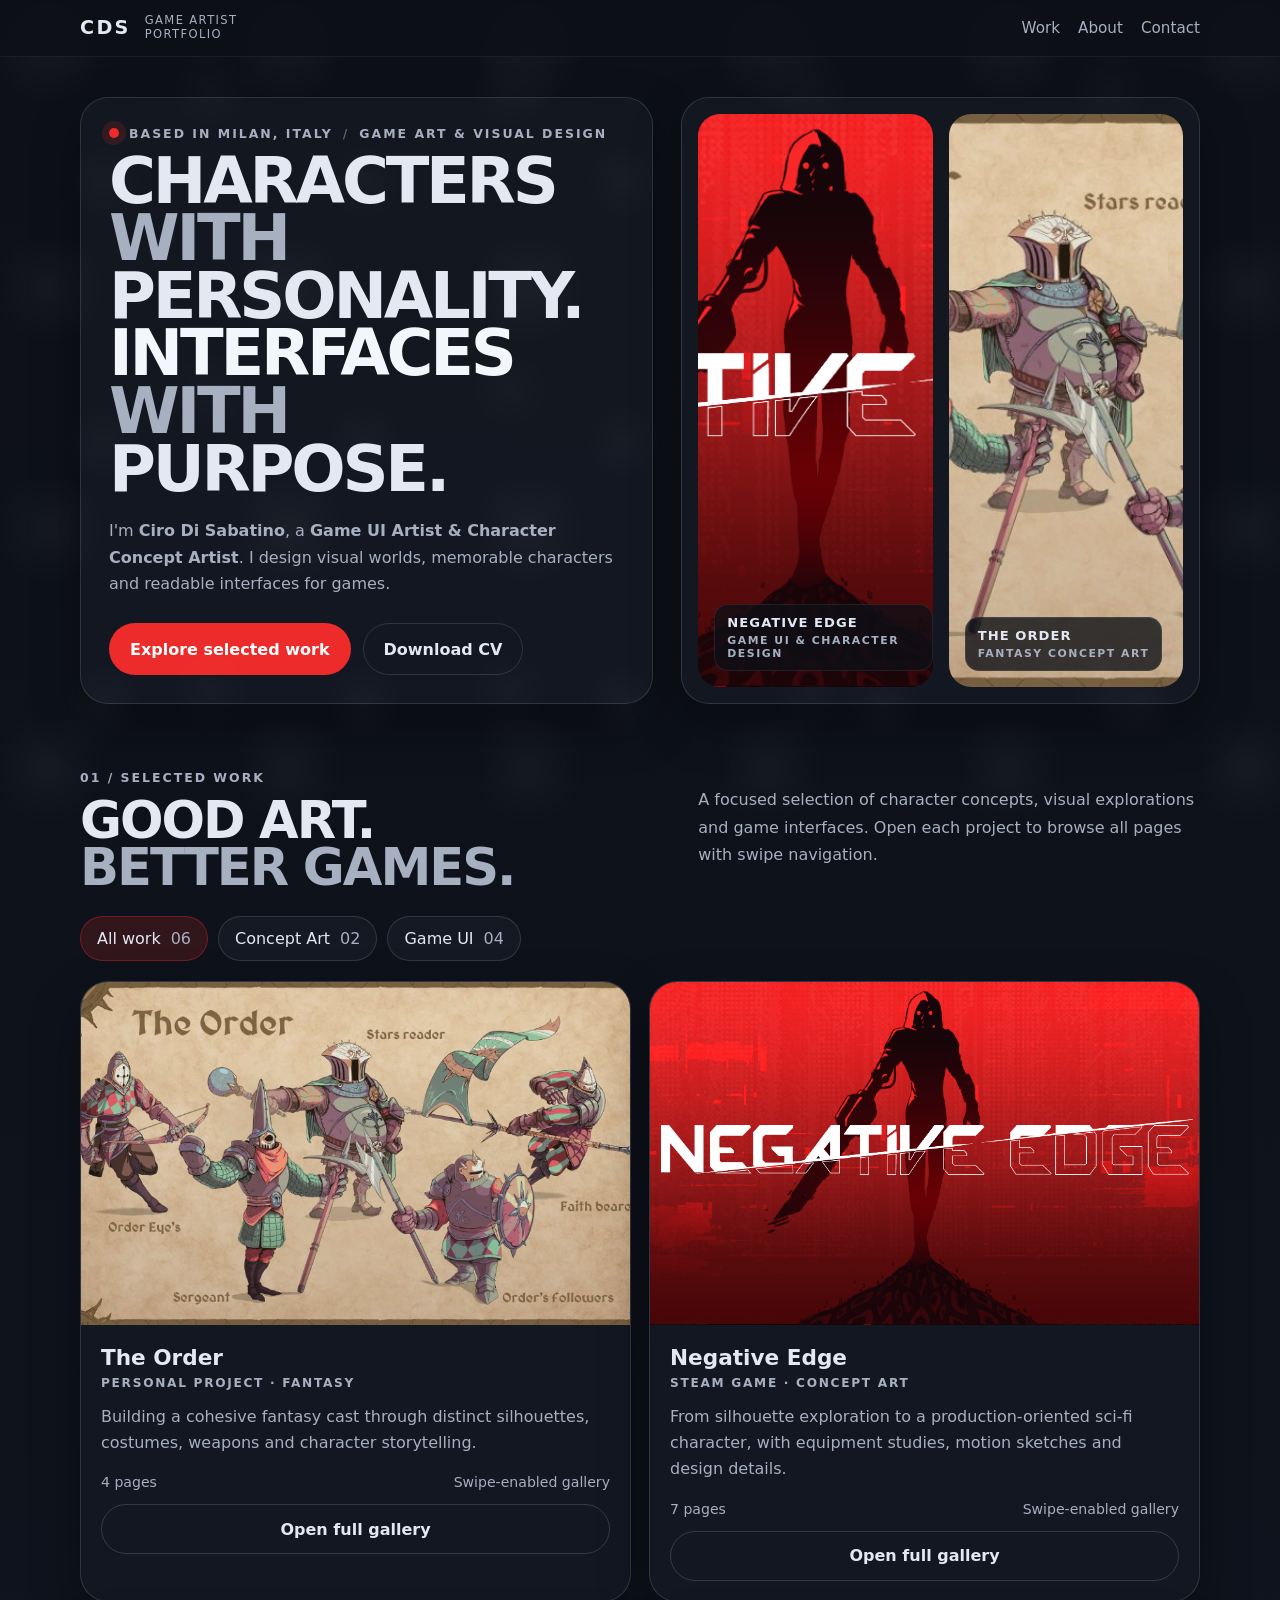
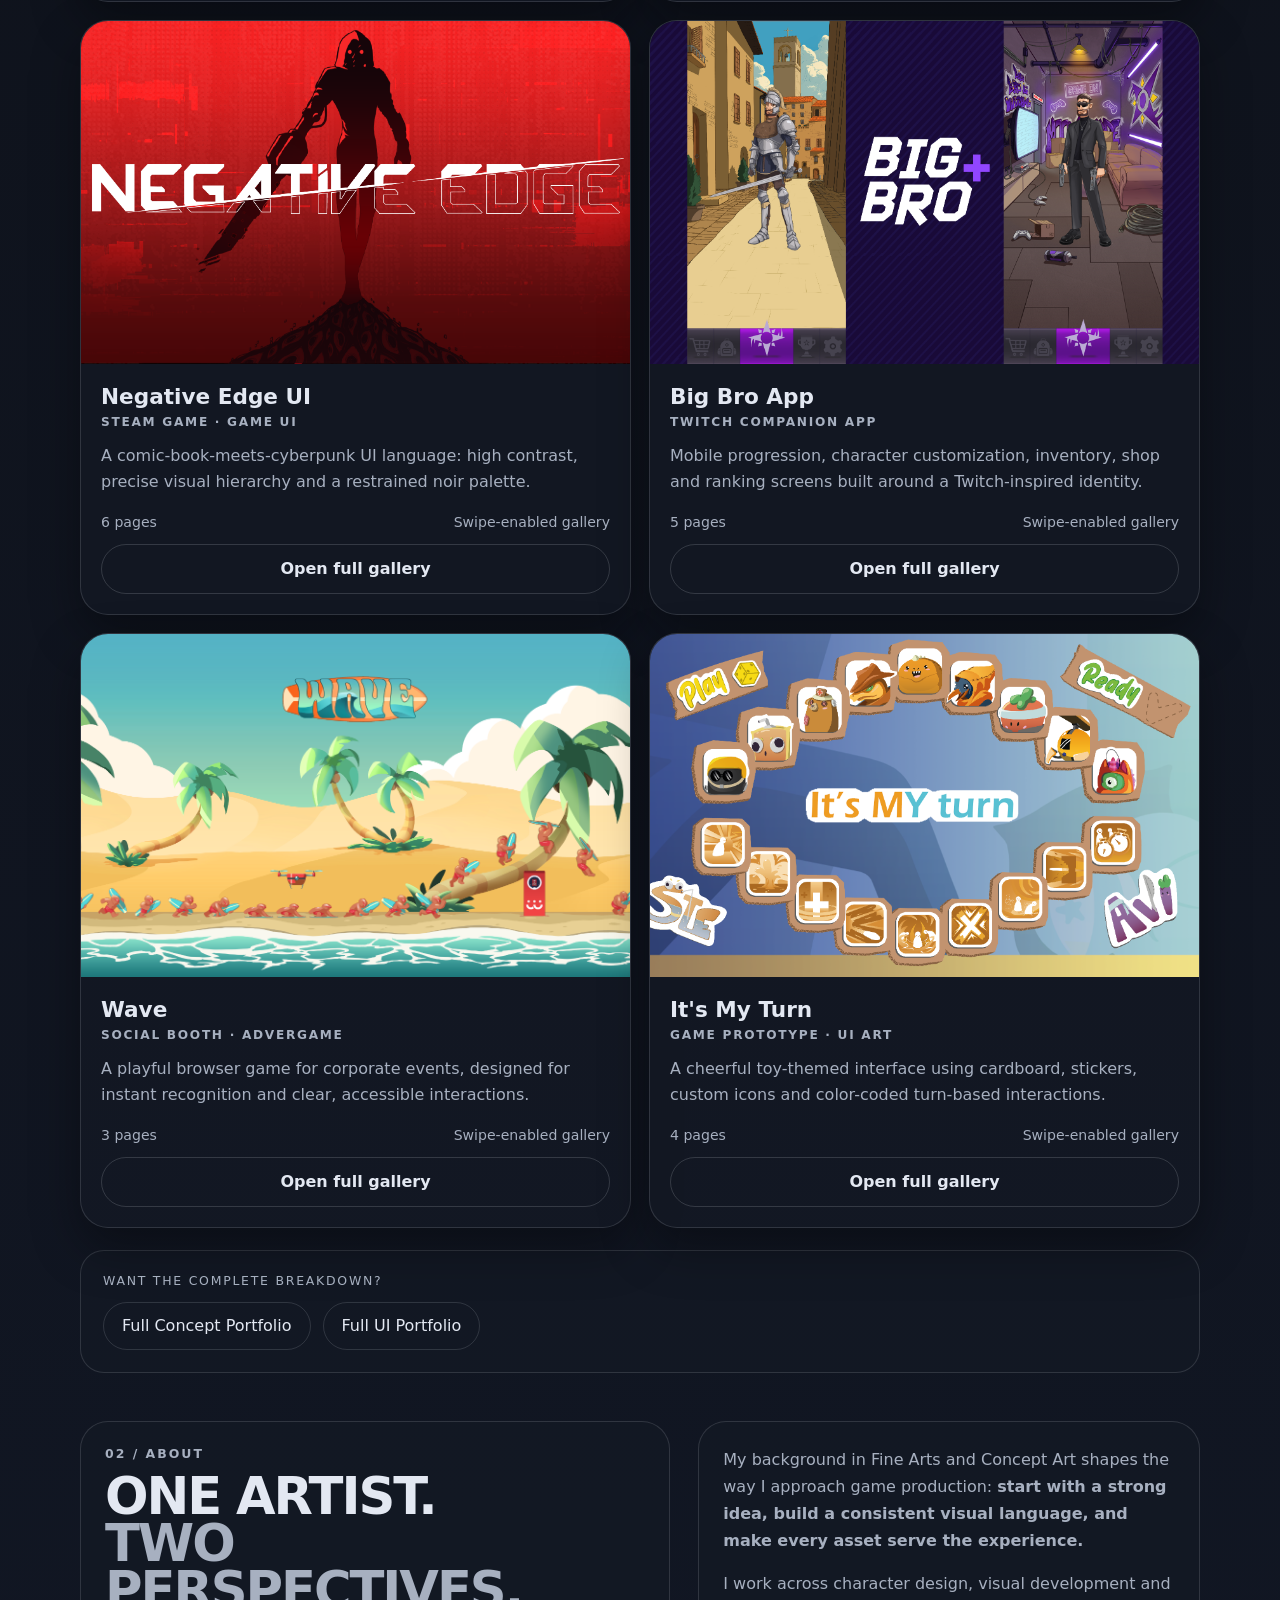
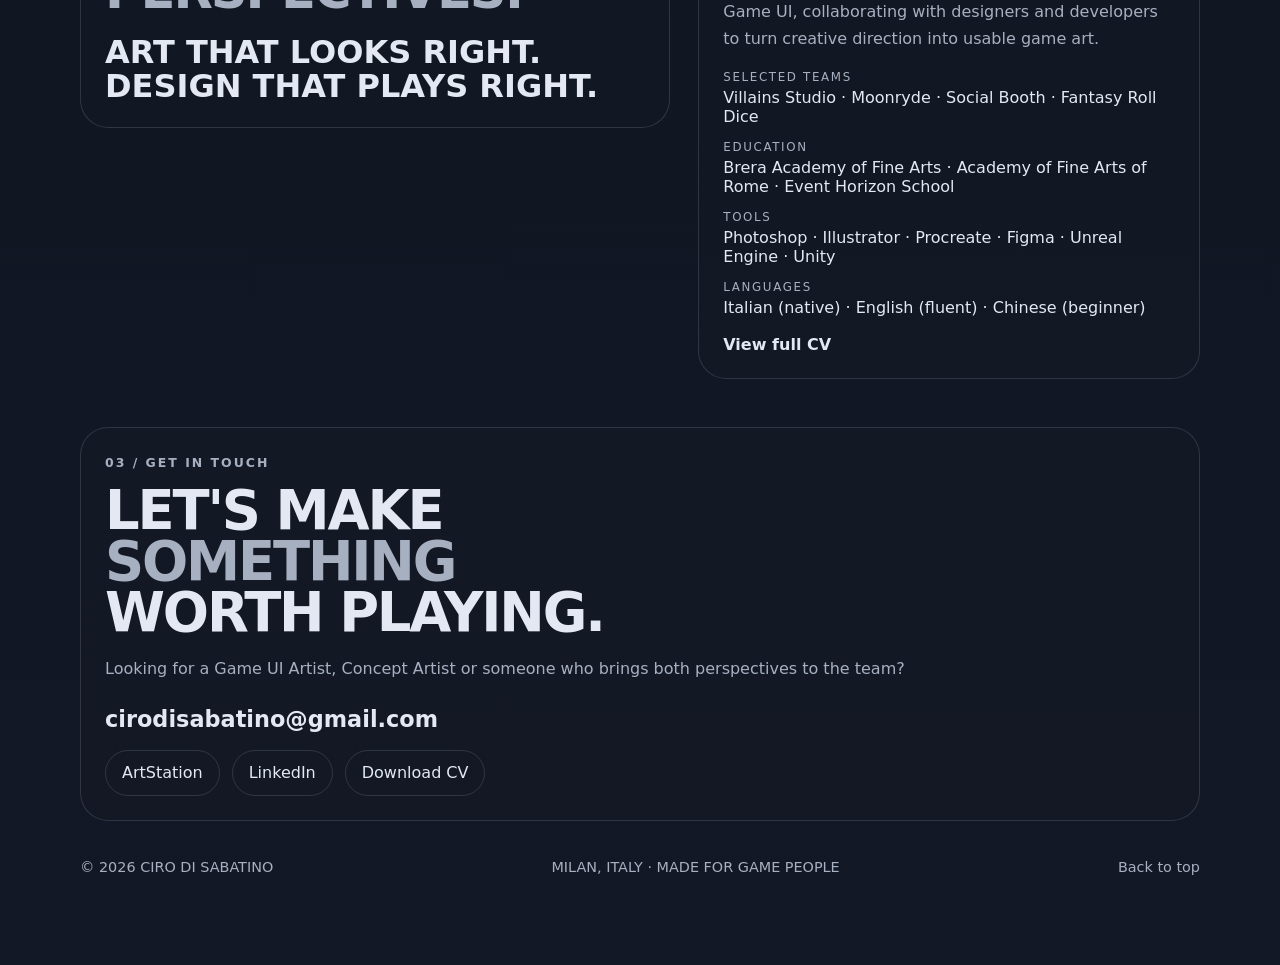
==== Portfolio_Ciro_Mobile_Updated/index.html @ 38af25a6 "Add files via upload" ====
<!doctype html>
<html lang="en">
<head>
  <meta charset="utf-8">
  <meta name="viewport" content="width=device-width, initial-scale=1, viewport-fit=cover">
  <meta name="theme-color" content="#101219">
  <meta name="description" content="Ciro Di Sabatino — Game UI Artist & Character Concept Artist based in Milan, Italy. Selected game art, character design and UI work.">
  <meta property="og:title" content="Ciro Di Sabatino — Game UI & Concept Artist">
  <meta property="og:description" content="Characters with personality. Interfaces with purpose. A mobile-first game art portfolio.">
  <meta property="og:type" content="website">
  <meta property="og:image" content="assets/social-preview.jpg">
  <link rel="icon" type="image/png" href="assets/favicon.png">
  <link rel="stylesheet" href="styles.css">
  <title>Ciro Di Sabatino | Game UI & Concept Artist</title>
</head>
<body>
  <a class="skip-link" href="#work">Skip to selected work</a>
  <div class="page-grain" aria-hidden="true"></div>

  <header class="topbar" id="top">
    <div class="topbar-inner wrap">
      <a class="brand" href="#top" aria-label="Ciro Di Sabatino — top of page">
        <span class="brand-mark">CDS</span>
        <span class="brand-sub">GAME ARTIST<br>PORTFOLIO</span>
      </a>
      <nav class="site-nav" aria-label="Main navigation">
        <a href="#work">Work</a>
        <a href="#about">About</a>
        <a href="#contact">Contact</a>
      </nav>
    </div>
  </header>

  <main>
    <section class="hero wrap" aria-labelledby="hero-heading">
      <div class="hero-copy">
        <p class="eyebrow"><span class="pulse" aria-hidden="true"></span> BASED IN MILAN, ITALY <span class="eyebrow-divider">/</span> GAME ART & VISUAL DESIGN</p>
        <h1 id="hero-heading">CHARACTERS<br><em>WITH</em> PERSONALITY.<br><span>INTERFACES</span><br><em>WITH</em> PURPOSE.</h1>
        <p class="hero-intro">I'm <strong>Ciro Di Sabatino</strong>, a <strong>Game UI Artist & Character Concept Artist</strong>. I design visual worlds, memorable characters and readable interfaces for games.</p>
        <div class="hero-actions">
          <a class="button button-primary" href="#work">Explore selected work</a>
          <a class="button button-ghost" href="docs/Ciro_Di_Sabatino_CV.pdf" download>Download CV</a>
        </div>
      </div>
      <div class="hero-gallery" aria-label="Featured artwork from Negative Edge and The Order">
        <div class="hero-art hero-art-dark"><img src="assets/cover_negative_edge.png" alt="Negative Edge key art"><span class="hero-art-label">NEGATIVE EDGE <small>GAME UI & CHARACTER DESIGN</small></span></div>
        <div class="hero-art hero-art-light"><img src="assets/project_order_01.jpg" alt="The Order fantasy concept art"><span class="hero-art-label">THE ORDER <small>FANTASY CONCEPT ART</small></span></div>
      </div>
    </section>

    <section class="work-section" id="work" aria-labelledby="work-heading">
      <div class="wrap">
        <div class="section-top">
          <div>
            <p class="eyebrow">01 / SELECTED WORK</p>
            <h2 class="section-title" id="work-heading">GOOD ART.<br><em>BETTER GAMES.</em></h2>
          </div>
          <p class="section-note">A focused selection of character concepts, visual explorations and game interfaces. Open each project to browse all pages with swipe navigation.</p>
        </div>

        <div class="filter-bar" role="group" aria-label="Filter portfolio projects">
          <button type="button" class="filter active" data-filter="all" aria-pressed="true">All work <span>06</span></button>
          <button type="button" class="filter" data-filter="concept" aria-pressed="false">Concept Art <span>02</span></button>
          <button type="button" class="filter" data-filter="ui" aria-pressed="false">Game UI <span>04</span></button>
        </div>

        <div class="project-grid" id="project-grid">
          <article class="project" data-kind="concept" data-gallery="order">
            <button class="project-cover" type="button" aria-label="Open The Order gallery">
              <img src="assets/project_order_01.jpg" alt="The Order fantasy character lineup">
            </button>
            <div class="project-body">
              <div class="project-heading">
                <h3>The Order</h3>
                <span class="project-category">PERSONAL PROJECT · FANTASY</span>
              </div>
              <p>Building a cohesive fantasy cast through distinct silhouettes, costumes, weapons and character storytelling.</p>
              <div class="project-meta"><span>4 pages</span><span>Swipe-enabled gallery</span></div>
              <button class="open-gallery" type="button">Open full gallery</button>
            </div>
          </article>

          <article class="project" data-kind="concept" data-gallery="ne-character">
            <button class="project-cover" type="button" aria-label="Open Negative Edge character gallery">
              <img src="assets/cover_negative_edge.png" alt="Negative Edge key art">
            </button>
            <div class="project-body">
              <div class="project-heading">
                <h3>Negative Edge</h3>
                <span class="project-category">STEAM GAME · CONCEPT ART</span>
              </div>
              <p>From silhouette exploration to a production-oriented sci-fi character, with equipment studies, motion sketches and design details.</p>
              <div class="project-meta"><span>7 pages</span><span>Swipe-enabled gallery</span></div>
              <button class="open-gallery" type="button">Open full gallery</button>
            </div>
          </article>

          <article class="project" data-kind="ui" data-gallery="ne-ui">
            <button class="project-cover" type="button" aria-label="Open Negative Edge UI gallery">
              <img src="assets/cover_negative_edge.png" alt="Negative Edge key art for UI project">
            </button>
            <div class="project-body">
              <div class="project-heading">
                <h3>Negative Edge UI</h3>
                <span class="project-category">STEAM GAME · GAME UI</span>
              </div>
              <p>A comic-book-meets-cyberpunk UI language: high contrast, precise visual hierarchy and a restrained noir palette.</p>
              <div class="project-meta"><span>6 pages</span><span>Swipe-enabled gallery</span></div>
              <button class="open-gallery" type="button">Open full gallery</button>
            </div>
          </article>

          <article class="project" data-kind="ui" data-gallery="bigbro">
            <button class="project-cover" type="button" aria-label="Open Big Bro gallery">
              <img src="assets/cover_big_bro.png" alt="Big Bro app showcase">
            </button>
            <div class="project-body">
              <div class="project-heading">
                <h3>Big Bro App</h3>
                <span class="project-category">TWITCH COMPANION APP</span>
              </div>
              <p>Mobile progression, character customization, inventory, shop and ranking screens built around a Twitch-inspired identity.</p>
              <div class="project-meta"><span>5 pages</span><span>Swipe-enabled gallery</span></div>
              <button class="open-gallery" type="button">Open full gallery</button>
            </div>
          </article>

          <article class="project" data-kind="ui" data-gallery="wave">
            <button class="project-cover" type="button" aria-label="Open Wave gallery">
              <img src="assets/cover_wave.png" alt="Wave browser game beach scene">
            </button>
            <div class="project-body">
              <div class="project-heading">
                <h3>Wave</h3>
                <span class="project-category">SOCIAL BOOTH · ADVERGAME</span>
              </div>
              <p>A playful browser game for corporate events, designed for instant recognition and clear, accessible interactions.</p>
              <div class="project-meta"><span>3 pages</span><span>Swipe-enabled gallery</span></div>
              <button class="open-gallery" type="button">Open full gallery</button>
            </div>
          </article>

          <article class="project" data-kind="ui" data-gallery="imt">
            <button class="project-cover" type="button" aria-label="Open It's My Turn gallery">
              <img src="assets/cover_its_my_turn.png" alt="It's My Turn project cover">
            </button>
            <div class="project-body">
              <div class="project-heading">
                <h3>It's My Turn</h3>
                <span class="project-category">GAME PROTOTYPE · UI ART</span>
              </div>
              <p>A cheerful toy-themed interface using cardboard, stickers, custom icons and color-coded turn-based interactions.</p>
              <div class="project-meta"><span>4 pages</span><span>Swipe-enabled gallery</span></div>
              <button class="open-gallery" type="button">Open full gallery</button>
            </div>
          </article>
        </div>

        <div class="portfolio-downloads">
          <p>WANT THE COMPLETE BREAKDOWN?</p>
          <div class="download-links">
            <a href="docs/Ciro_Di_Sabatino_Character_Concept_Portfolio.pdf" target="_blank" rel="noopener">Full Concept Portfolio</a>
            <a href="docs/Ciro_Di_Sabatino_Game_UI_Portfolio.pdf" target="_blank" rel="noopener">Full UI Portfolio</a>
          </div>
        </div>
      </div>
    </section>

    <section class="about-section" id="about" aria-labelledby="about-heading">
      <div class="wrap about-grid">
        <div class="about-heading-block">
          <p class="eyebrow">02 / ABOUT</p>
          <h2 class="section-title" id="about-heading">ONE ARTIST.<br><em>TWO PERSPECTIVES.</em></h2>
          <div class="about-motto">ART THAT LOOKS RIGHT.<br>DESIGN THAT PLAYS RIGHT.</div>
        </div>
        <div class="about-copy">
          <p class="about-lead">My background in Fine Arts and Concept Art shapes the way I approach game production: <strong>start with a strong idea, build a consistent visual language, and make every asset serve the experience.</strong></p>
          <p>I work across character design, visual development and Game UI, collaborating with designers and developers to turn creative direction into usable game art.</p>
          <div class="fact-group">
            <div><span class="fact-label">SELECTED TEAMS</span><span class="fact-text">Villains Studio · Moonryde · Social Booth · Fantasy Roll Dice</span></div>
            <div><span class="fact-label">EDUCATION</span><span class="fact-text">Brera Academy of Fine Arts · Academy of Fine Arts of Rome · Event Horizon School</span></div>
            <div><span class="fact-label">TOOLS</span><span class="fact-text">Photoshop · Illustrator · Procreate · Figma · Unreal Engine · Unity</span></div>
            <div><span class="fact-label">LANGUAGES</span><span class="fact-text">Italian (native) · English (fluent) · Chinese (beginner)</span></div>
          </div>
          <a href="docs/Ciro_Di_Sabatino_CV.pdf" target="_blank" rel="noopener" class="inline-link">View full CV</a>
        </div>
      </div>
    </section>

    <section class="contact-section" id="contact" aria-labelledby="contact-heading">
      <div class="wrap">
        <p class="eyebrow">03 / GET IN TOUCH</p>
        <h2 class="contact-title" id="contact-heading">LET'S MAKE<br><em>SOMETHING</em><br>WORTH PLAYING.</h2>
        <p>Looking for a Game UI Artist, Concept Artist or someone who brings both perspectives to the team?</p>
        <a class="contact-email" href="mailto:cirodisabatino@gmail.com?subject=Portfolio%20enquiry">cirodisabatino@gmail.com</a>
        <div class="social-links">
          <a href="https://www.artstation.com/cirosabatino" target="_blank" rel="noopener noreferrer">ArtStation</a>
          <a href="https://www.linkedin.com/in/ciro-di-sabatino-bbb612b3/" target="_blank" rel="noopener noreferrer">LinkedIn</a>
          <a href="docs/Ciro_Di_Sabatino_CV.pdf" download>Download CV</a>
        </div>
      </div>
    </section>
  </main>

  <footer class="footer">
    <div class="wrap">
      <span>© <span id="year">2026</span> CIRO DI SABATINO</span>
      <span>MILAN, ITALY · MADE FOR GAME PEOPLE</span>
      <a href="#top">Back to top</a>
    </div>
  </footer>

  <div class="mobile-bottom">
    <a href="#work">View work</a>
    <a href="mailto:cirodisabatino@gmail.com?subject=Portfolio%20enquiry">Contact</a>
  </div>

  <dialog class="lightbox" id="lightbox" aria-label="Artwork gallery view">
    <div class="lightbox-shell">
      <div class="lightbox-toolbar">
        <div>
          <div class="lightbox-project" id="lightbox-project">Project title</div>
          <div class="lightbox-caption-row"><span id="lightbox-caption">Artwork detail</span><span class="lightbox-counter" id="lightbox-counter">1 / 1</span></div>
        </div>
        <button class="lightbox-close" id="lightbox-close" aria-label="Close gallery">Close</button>
      </div>
      <div class="lightbox-stage" id="lightbox-stage">
        <button class="gallery-nav gallery-prev" id="lightbox-prev" aria-label="Previous artwork">
          <svg viewBox="0 0 24 24" aria-hidden="true"><path d="M15 5l-7 7 7 7"/></svg>
        </button>
        <img id="lightbox-image" alt="Enlarged portfolio artwork">
        <button class="gallery-nav gallery-next" id="lightbox-next" aria-label="Next artwork">
          <svg viewBox="0 0 24 24" aria-hidden="true"><path d="M9 5l7 7-7 7"/></svg>
        </button>
      </div>
      <div class="lightbox-footer">
        <p class="swipe-note">Swipe left or right to browse all pages.</p>
        <div class="lightbox-dots" id="lightbox-dots" aria-hidden="true"></div>
      </div>
    </div>
  </dialog>

  <script src="script.js" defer></script>
</body>
</html>
---- Portfolio_Ciro_Mobile_Updated/styles.css ----
:root {
  --bg: #0d1017;
  --bg-soft: #141924;
  --card: #171d29;
  --line: rgba(227, 232, 242, 0.14);
  --text: #e3e8f2;
  --muted: #a7b0c0;
  --accent: #ed2b2a;
  --accent-soft: rgba(237, 43, 42, 0.16);
  --white-soft: #f3f6fb;
  --shadow: 0 20px 48px rgba(0, 0, 0, 0.35);
  --radius-xl: 28px;
  --radius-lg: 22px;
  --radius-md: 16px;
  --wrap: 1120px;
}
* { box-sizing: border-box; }
html { scroll-behavior: smooth; }
body {
  margin: 0;
  font-family: Inter, ui-sans-serif, system-ui, -apple-system, BlinkMacSystemFont, "Segoe UI", sans-serif;
  background: linear-gradient(180deg, #0d1017 0%, #121826 100%);
  color: var(--text);
}
a { color: inherit; text-decoration: none; }
button { font: inherit; }
img { max-width: 100%; display: block; }
.wrap { width: min(calc(100% - 32px), var(--wrap)); margin: 0 auto; }
.skip-link { position: absolute; left: -999px; top: auto; }
.skip-link:focus { left: 16px; top: 16px; z-index: 3000; background: #fff; color:#000; padding:8px 12px; border-radius:10px; }
.page-grain {
  position: fixed; inset: 0; pointer-events: none; opacity: 0.05;
  background-image: radial-gradient(circle at 20% 20%, rgba(255,255,255,.7) 0, transparent 24%), radial-gradient(circle at 70% 30%, rgba(255,255,255,.4) 0, transparent 18%), radial-gradient(circle at 40% 70%, rgba(255,255,255,.5) 0, transparent 20%);
  background-size: 240px 240px, 300px 300px, 260px 260px;
}
.topbar {
  position: sticky; top: 0; z-index: 1000; backdrop-filter: blur(14px);
  background: rgba(13,16,23,.78); border-bottom: 1px solid rgba(255,255,255,.06);
}
.topbar-inner { display:flex; align-items:center; justify-content:space-between; gap:24px; padding: 14px 0; }
.brand { display:flex; align-items:center; gap:14px; }
.brand-mark { font-weight:800; letter-spacing:.12em; font-size: 1.2rem; }
.brand-sub { font-size: .72rem; color: var(--muted); line-height:1.2; letter-spacing:.12em; }
.site-nav { display:flex; align-items:center; gap:18px; }
.site-nav a { color: var(--muted); font-size:.95rem; transition: color .2s ease; }
.site-nav a:hover { color: var(--text); }
.hero { display:grid; grid-template-columns: 1.05fr .95fr; gap:28px; padding: 40px 0 32px; align-items: stretch; }
.hero-copy, .hero-gallery { background: rgba(20,25,36,.8); border: 1px solid var(--line); border-radius: var(--radius-xl); box-shadow: var(--shadow); }
.hero-copy { padding: 28px; display:flex; flex-direction:column; justify-content:center; }
.eyebrow { margin:0 0 12px; color: var(--muted); font-size:.78rem; letter-spacing:.16em; font-weight:600; display:flex; align-items:center; gap:10px; flex-wrap:wrap; }
.pulse { width:10px; height:10px; border-radius:50%; background:var(--accent); box-shadow:0 0 0 7px rgba(237,43,42,.15); }
.eyebrow-divider { opacity:.5; }
.hero h1 { margin:0; font-size: clamp(2.25rem, 5vw, 4.6rem); line-height:.9; letter-spacing:-.05em; }
.hero h1 em { font-style: normal; color: var(--muted); }
.hero h1 span { color: var(--white-soft); }
.hero-intro { margin:20px 0 0; color: var(--muted); line-height:1.65; max-width: 62ch; }
.hero-actions { display:flex; gap:12px; flex-wrap:wrap; margin-top: 26px; }
.button { display:inline-flex; align-items:center; justify-content:center; min-height:52px; padding: 0 20px; border-radius:999px; border:1px solid transparent; font-weight:700; }
.button-primary { background: var(--accent); color:#fff; }
.button-ghost { background: transparent; border-color: var(--line); color: var(--text); }
.hero-gallery { padding:16px; display:grid; grid-template-columns: 1fr 1fr; gap:16px; }
.hero-art { position:relative; border-radius:22px; overflow:hidden; min-height: 260px; background:#111; }
.hero-art img { width:100%; height:100%; object-fit:cover; }
.hero-art-light img { object-position:center top; }
.hero-art-label { position:absolute; left:16px; bottom:16px; display:inline-flex; flex-direction:column; gap:4px; padding:10px 12px; border-radius:14px; background: rgba(13,16,23,.78); border:1px solid rgba(255,255,255,.08); font-size: .82rem; font-weight:700; letter-spacing:.08em; }
.hero-art-label small { color: var(--muted); font-size:.68rem; letter-spacing:.14em; }
.work-section, .about-section, .contact-section { padding: 34px 0 14px; }
.section-top, .about-grid { display:grid; grid-template-columns: 1fr .85fr; gap:28px; align-items:start; }
.section-title { margin:0; font-size: clamp(2rem, 4.5vw, 3.2rem); line-height:.92; letter-spacing:-.04em; }
.section-title em { font-style:normal; color: var(--muted); }
.section-note, .about-copy p, .contact-section p { color: var(--muted); line-height:1.7; }
.filter-bar { display:flex; gap:10px; flex-wrap:wrap; margin: 24px 0 20px; }
.filter {
  appearance:none; border:1px solid var(--line); background: rgba(23,29,41,.75); color: var(--text);
  border-radius: 999px; padding: 12px 16px; display:inline-flex; align-items:center; gap:10px; cursor:pointer;
}
.filter span { color: var(--muted); }
.filter.active { background: var(--accent-soft); border-color: rgba(237,43,42,.35); }
.project-grid { display:grid; grid-template-columns: repeat(2, minmax(0,1fr)); gap:18px; }
.project { background: rgba(20,25,36,.82); border:1px solid var(--line); border-radius: 28px; overflow:hidden; display:flex; flex-direction:column; box-shadow: var(--shadow); }
.project-cover { appearance:none; border:0; background:#0f1219; padding:0; width:100%; cursor:pointer; }
.project-cover img { width:100%; aspect-ratio: 16 / 10; object-fit:cover; }
.project-body { padding:20px; display:flex; flex-direction:column; gap:14px; }
.project-heading { display:flex; flex-direction:column; gap:6px; }
.project-heading h3 { margin:0; font-size:1.35rem; }
.project-category { color: var(--muted); font-size:.76rem; letter-spacing:.14em; font-weight:700; }
.project-body p { margin:0; color: var(--muted); line-height:1.65; }
.project-meta { display:flex; justify-content:space-between; gap:12px; flex-wrap:wrap; font-size:.88rem; color: var(--muted); padding-top: 4px; }
.open-gallery {
  margin-top:auto; appearance:none; cursor:pointer; min-height:50px; border-radius:999px;
  border:1px solid rgba(227,232,242,.16); background: transparent; color: var(--text); font-weight:700;
}
.portfolio-downloads { margin-top: 22px; padding: 22px; border:1px solid var(--line); border-radius: 24px; background: rgba(20,25,36,.72); }
.portfolio-downloads p { margin:0 0 14px; color: var(--muted); letter-spacing:.14em; font-size:.78rem; }
.download-links { display:flex; gap:12px; flex-wrap:wrap; }
.download-links a { min-height:48px; display:inline-flex; align-items:center; padding:0 18px; border:1px solid var(--line); border-radius:999px; }
.about-heading-block, .about-copy, .contact-section .wrap { background: rgba(20,25,36,.72); border:1px solid var(--line); border-radius: 28px; }
.about-heading-block, .about-copy { padding:24px; }
.about-motto { margin-top: 22px; font-weight:800; line-height:1.05; font-size: clamp(1.4rem, 3vw, 2rem); }
.about-lead { margin-top:0; }
.fact-group { display:grid; gap:14px; margin-top: 18px; }
.fact-label { display:block; margin-bottom:4px; color: var(--muted); letter-spacing:.14em; font-size:.74rem; }
.inline-link { display:inline-flex; margin-top:18px; font-weight:700; }
.contact-section .wrap { padding:24px; }
.contact-title { margin:0; font-size: clamp(2rem, 4.5vw, 3.4rem); line-height:.94; letter-spacing:-.04em; }
.contact-title em { font-style:normal; color: var(--muted); }
.contact-email { display:inline-flex; margin-top: 8px; font-size: clamp(1.05rem, 2.4vw, 1.4rem); font-weight:800; }
.social-links { display:flex; gap:12px; flex-wrap:wrap; margin-top:18px; }
.social-links a { border:1px solid var(--line); border-radius:999px; min-height:46px; padding:0 16px; display:inline-flex; align-items:center; }
.footer { padding: 24px 0 90px; }
.footer .wrap { display:flex; justify-content:space-between; gap:16px; flex-wrap:wrap; color: var(--muted); font-size:.9rem; }
.mobile-bottom {
  position: fixed; left:16px; right:16px; bottom: 14px; z-index: 900;
  display:none; gap:10px; padding:10px; border-radius: 24px; border:1px solid var(--line); background: rgba(13,16,23,.92); backdrop-filter: blur(16px);
}
.mobile-bottom a { flex:1; min-height:48px; border-radius: 14px; background: rgba(255,255,255,.03); display:grid; place-items:center; font-weight:700; }
.lightbox {
  border:0; padding:0; background: transparent; color: var(--text); width:min(100vw, 1200px);
}
.lightbox::backdrop { background: rgba(6,8,12,.84); backdrop-filter: blur(8px); }
.lightbox-shell { background: #10141d; border:1px solid rgba(255,255,255,.08); border-radius: 28px; overflow:hidden; box-shadow: var(--shadow); }
.lightbox-toolbar, .lightbox-footer { padding: 16px 18px; }
.lightbox-toolbar { display:flex; align-items:flex-start; justify-content:space-between; gap:16px; border-bottom:1px solid rgba(255,255,255,.08); }
.lightbox-project { font-size:1rem; font-weight:800; letter-spacing:.08em; }
.lightbox-caption-row { display:flex; gap:16px; align-items:center; margin-top:6px; flex-wrap:wrap; color: var(--muted); font-size:.95rem; }
.lightbox-counter { color: var(--text); font-weight:700; }
.lightbox-close { appearance:none; border:1px solid var(--line); background: transparent; color: var(--text); min-height: 42px; padding: 0 14px; border-radius: 999px; cursor:pointer; }
.lightbox-stage { position:relative; display:grid; place-items:center; min-height: min(72vh, 860px); padding: 20px 56px; touch-action: pan-y; }
.lightbox-stage img { width:100%; height:100%; object-fit:contain; max-height: calc(72vh - 40px); user-select:none; -webkit-user-drag:none; }
.gallery-nav {
  position:absolute; top:50%; transform: translateY(-50%); width:44px; height:44px; border-radius:50%;
  border:1px solid rgba(255,255,255,.14); background: rgba(16,20,29,.68); display:grid; place-items:center; cursor:pointer;
}
.gallery-nav svg { width:22px; height:22px; stroke: var(--white-soft); stroke-width:2.2; fill:none; }
.gallery-prev { left:12px; }
.gallery-next { right:12px; }
.lightbox-footer { display:flex; justify-content:space-between; align-items:center; gap:12px; border-top:1px solid rgba(255,255,255,.08); }
.swipe-note { margin:0; color: var(--muted); font-size:.92rem; }
.lightbox-dots { display:flex; gap:8px; flex-wrap:wrap; justify-content:flex-end; }
.lightbox-dots button { appearance:none; border:0; width:9px; height:9px; border-radius:50%; background: rgba(255,255,255,.22); padding:0; }
.lightbox-dots button.active { background: var(--accent); }
.hidden { display:none !important; }
@media (max-width: 920px) {
  .hero, .section-top, .about-grid { grid-template-columns: 1fr; }
  .project-grid { grid-template-columns: 1fr; }
}
@media (max-width: 720px) {
  .site-nav { display:none; }
  .hero { padding-top: 24px; }
  .hero-copy, .hero-gallery, .about-heading-block, .about-copy, .contact-section .wrap, .project, .portfolio-downloads { border-radius: 22px; }
  .hero-copy { padding: 22px; }
  .hero-gallery { grid-template-columns: 1fr; }
  .mobile-bottom { display:flex; }
  .lightbox { width: 100vw; height: 100vh; max-width: none; }
  .lightbox-shell { width:100vw; height:100vh; border-radius: 0; display:flex; flex-direction:column; }
  .lightbox-stage { flex:1; min-height: 0; padding: 16px 18px 10px; }
  .lightbox-stage img { max-height: 100%; }
  .gallery-nav { display:none; }
  .lightbox-footer { flex-direction:column; align-items:flex-start; }
  .swipe-note { font-size:.84rem; }
}
@media (prefers-reduced-motion: reduce) {
  html { scroll-behavior:auto; }
}
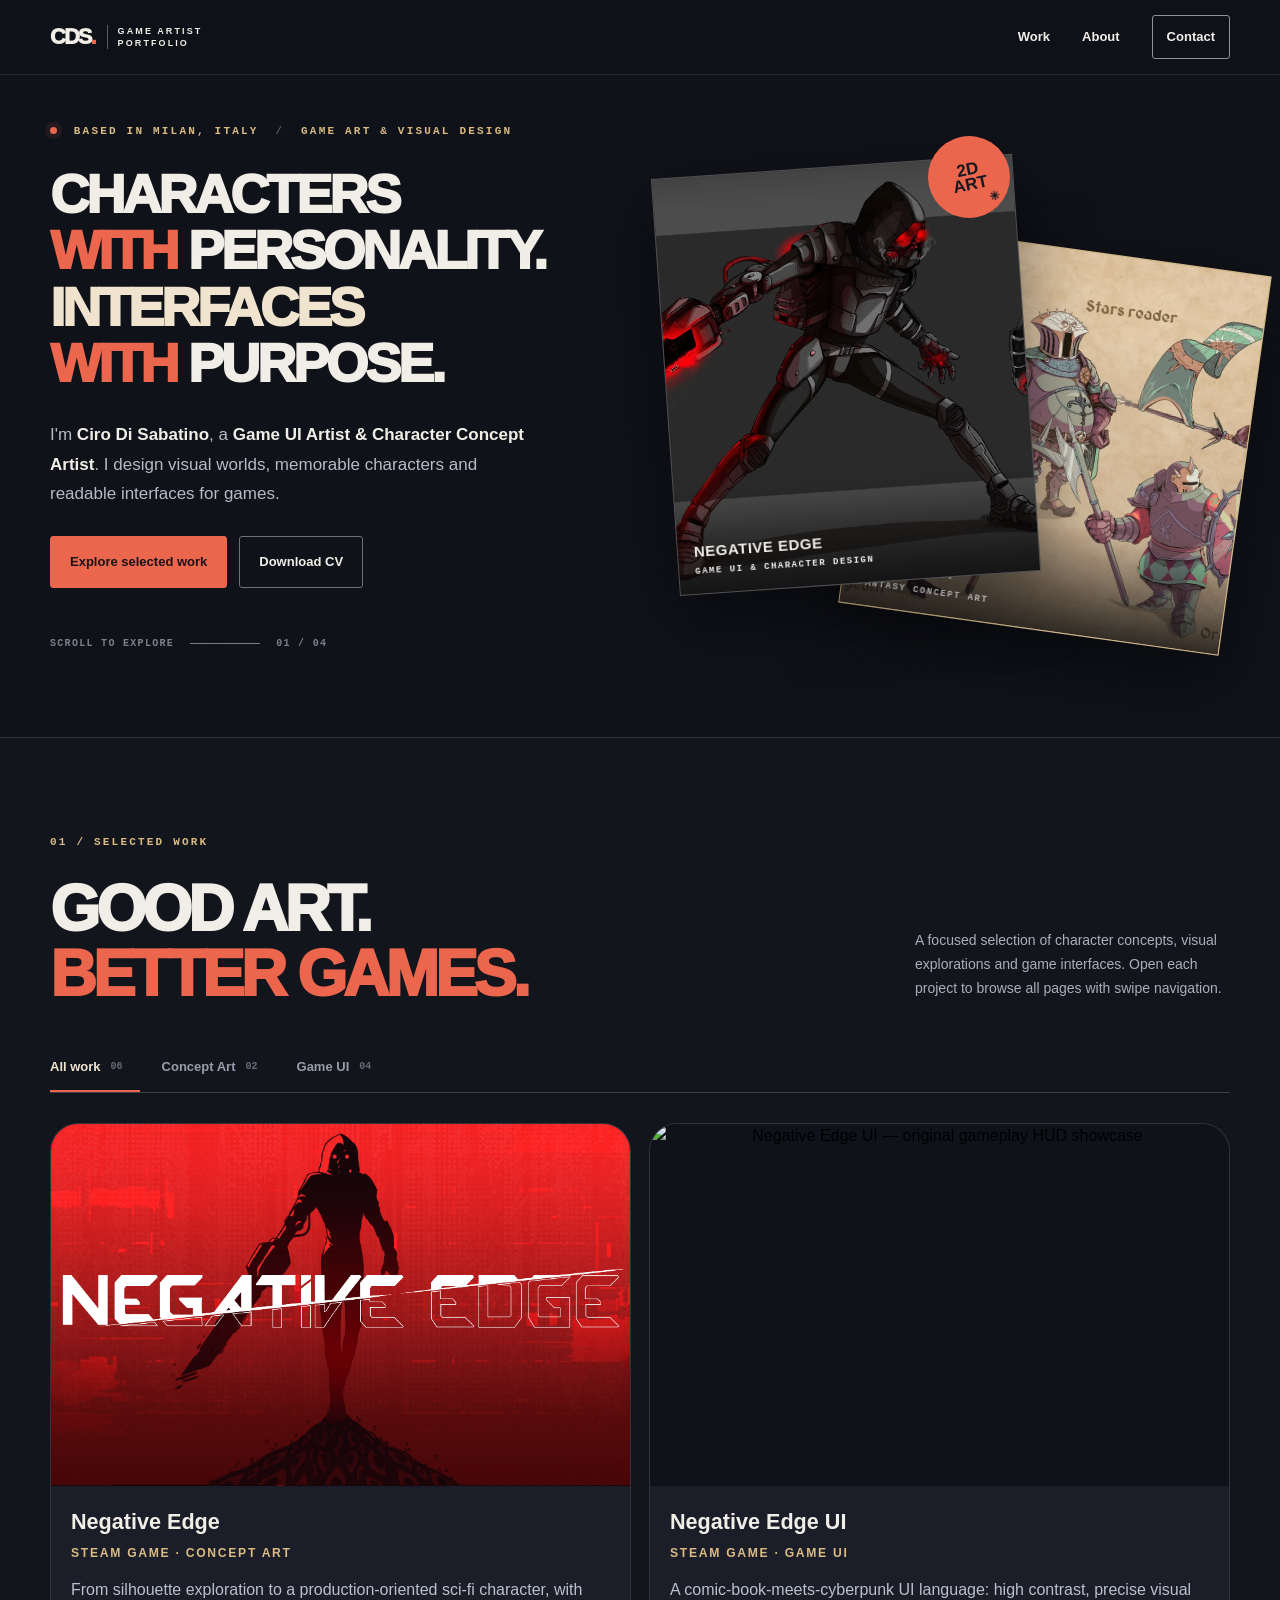
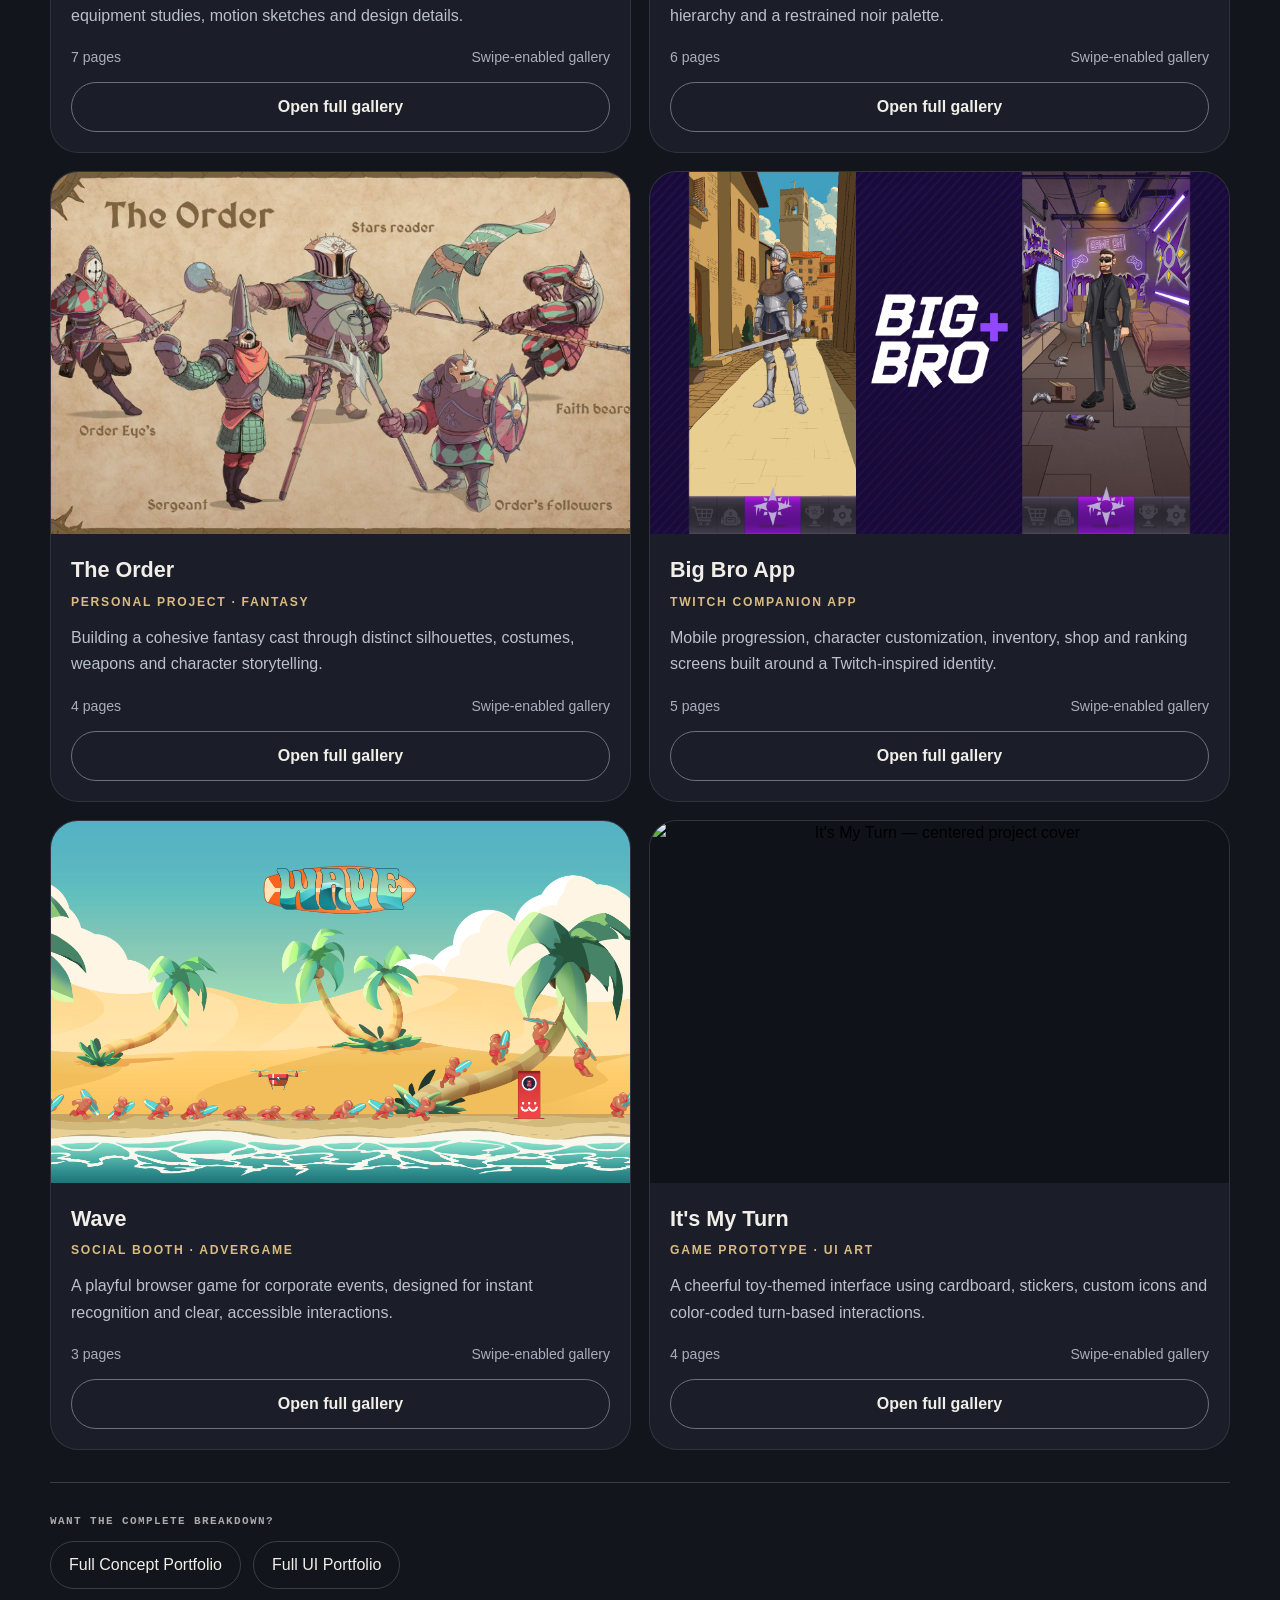
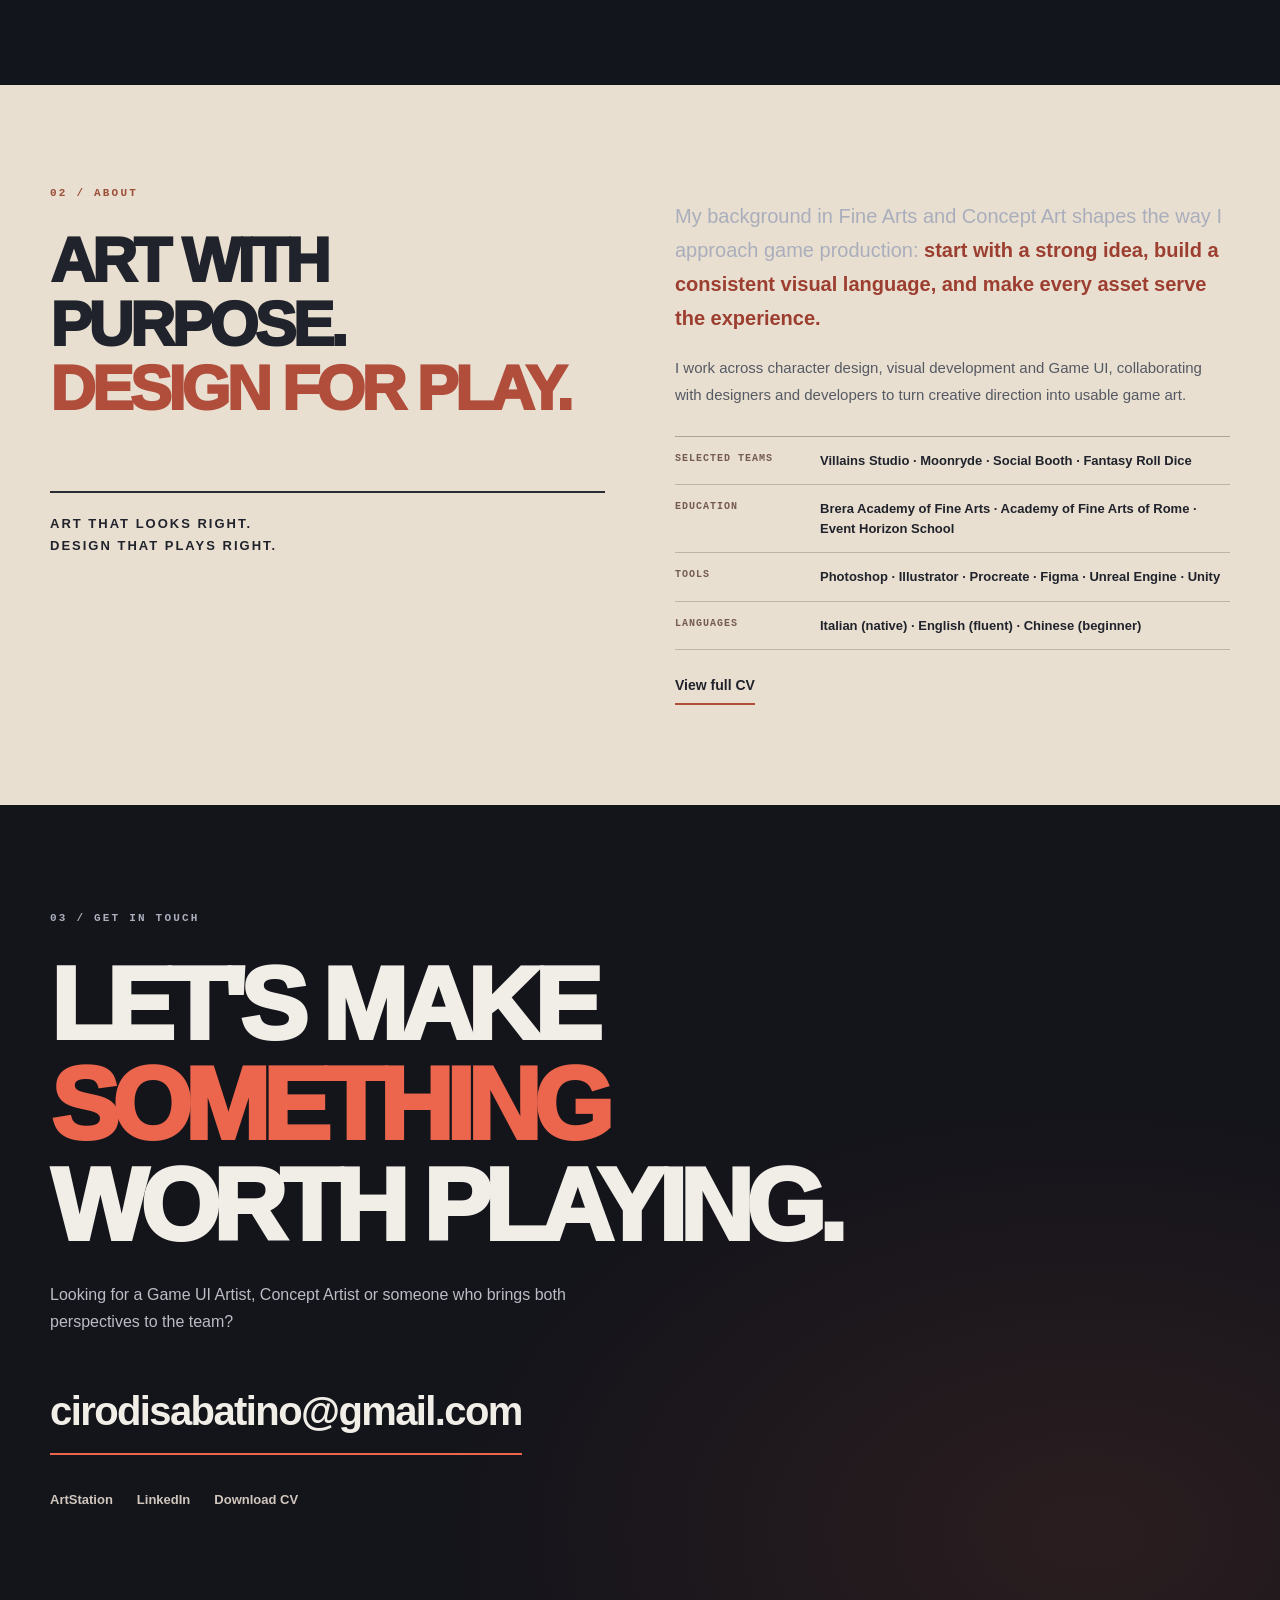
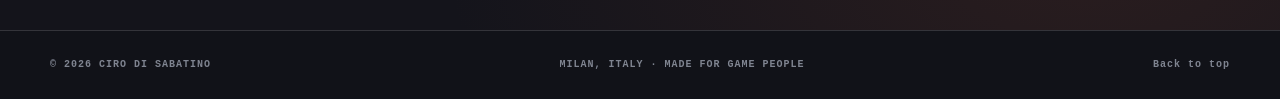
==== commit beacbe8c: "Add files via upload" ====
--- a/Portfolio_Ciro_Mobile_Updated/index.html
+++ b/Portfolio_Ciro_Mobile_Updated/index.html
@@ -65,6 +65,36 @@
         </div>
 
         <div class="project-grid" id="project-grid">
+          <article class="project" data-kind="concept" data-gallery="ne-character">
+            <button class="project-cover" type="button" aria-label="Open Negative Edge character gallery">
+              <img src="assets/cover_negative_edge.png" alt="Negative Edge key art">
+            </button>
+            <div class="project-body">
+              <div class="project-heading">
+                <h3>Negative Edge</h3>
+                <span class="project-category">STEAM GAME · CONCEPT ART</span>
+              </div>
+              <p>From silhouette exploration to a production-oriented sci-fi character, with equipment studies, motion sketches and design details.</p>
+              <div class="project-meta"><span>7 pages</span><span>Swipe-enabled gallery</span></div>
+              <button class="open-gallery" type="button">Open full gallery</button>
+            </div>
+          </article>
+
+          <article class="project" data-kind="ui" data-gallery="ne-ui">
+            <button class="project-cover" type="button" aria-label="Open Negative Edge UI gallery">
+              <img src="assets/cover_ne_ui.webp" alt="Negative Edge UI gameplay HUD">
+            </button>
+            <div class="project-body">
+              <div class="project-heading">
+                <h3>Negative Edge UI</h3>
+                <span class="project-category">STEAM GAME · GAME UI</span>
+              </div>
+              <p>A comic-book-meets-cyberpunk UI language: high contrast, precise visual hierarchy and a restrained noir palette.</p>
+              <div class="project-meta"><span>6 pages</span><span>Swipe-enabled gallery</span></div>
+              <button class="open-gallery" type="button">Open full gallery</button>
+            </div>
+          </article>
+
           <article class="project" data-kind="concept" data-gallery="order">
             <button class="project-cover" type="button" aria-label="Open The Order gallery">
               <img src="assets/project_order_01.jpg" alt="The Order fantasy character lineup">
@@ -80,36 +110,6 @@
             </div>
           </article>
 
-          <article class="project" data-kind="concept" data-gallery="ne-character">
-            <button class="project-cover" type="button" aria-label="Open Negative Edge character gallery">
-              <img src="assets/cover_negative_edge.png" alt="Negative Edge key art">
-            </button>
-            <div class="project-body">
-              <div class="project-heading">
-                <h3>Negative Edge</h3>
-                <span class="project-category">STEAM GAME · CONCEPT ART</span>
-              </div>
-              <p>From silhouette exploration to a production-oriented sci-fi character, with equipment studies, motion sketches and design details.</p>
-              <div class="project-meta"><span>7 pages</span><span>Swipe-enabled gallery</span></div>
-              <button class="open-gallery" type="button">Open full gallery</button>
-            </div>
-          </article>
-
-          <article class="project" data-kind="ui" data-gallery="ne-ui">
-            <button class="project-cover" type="button" aria-label="Open Negative Edge UI gallery">
-              <img src="assets/cover_negative_edge.png" alt="Negative Edge key art for UI project">
-            </button>
-            <div class="project-body">
-              <div class="project-heading">
-                <h3>Negative Edge UI</h3>
-                <span class="project-category">STEAM GAME · GAME UI</span>
-              </div>
-              <p>A comic-book-meets-cyberpunk UI language: high contrast, precise visual hierarchy and a restrained noir palette.</p>
-              <div class="project-meta"><span>6 pages</span><span>Swipe-enabled gallery</span></div>
-              <button class="open-gallery" type="button">Open full gallery</button>
-            </div>
-          </article>
-
           <article class="project" data-kind="ui" data-gallery="bigbro">
             <button class="project-cover" type="button" aria-label="Open Big Bro gallery">
               <img src="assets/cover_big_bro.png" alt="Big Bro app showcase">
@@ -142,7 +142,7 @@
 
           <article class="project" data-kind="ui" data-gallery="imt">
             <button class="project-cover" type="button" aria-label="Open It's My Turn gallery">
-              <img src="assets/cover_its_my_turn.png" alt="It's My Turn project cover">
+              <img src="assets/cover_its_my_turn.webp" alt="It's My Turn project cover">
             </button>
             <div class="project-body">
               <div class="project-heading">
@@ -240,6 +240,6 @@
     </div>
   </dialog>
 
-  <script src="script.js" defer></script>
+  <script src="script.js?v=20261107" defer></script>
 </body>
 </html>
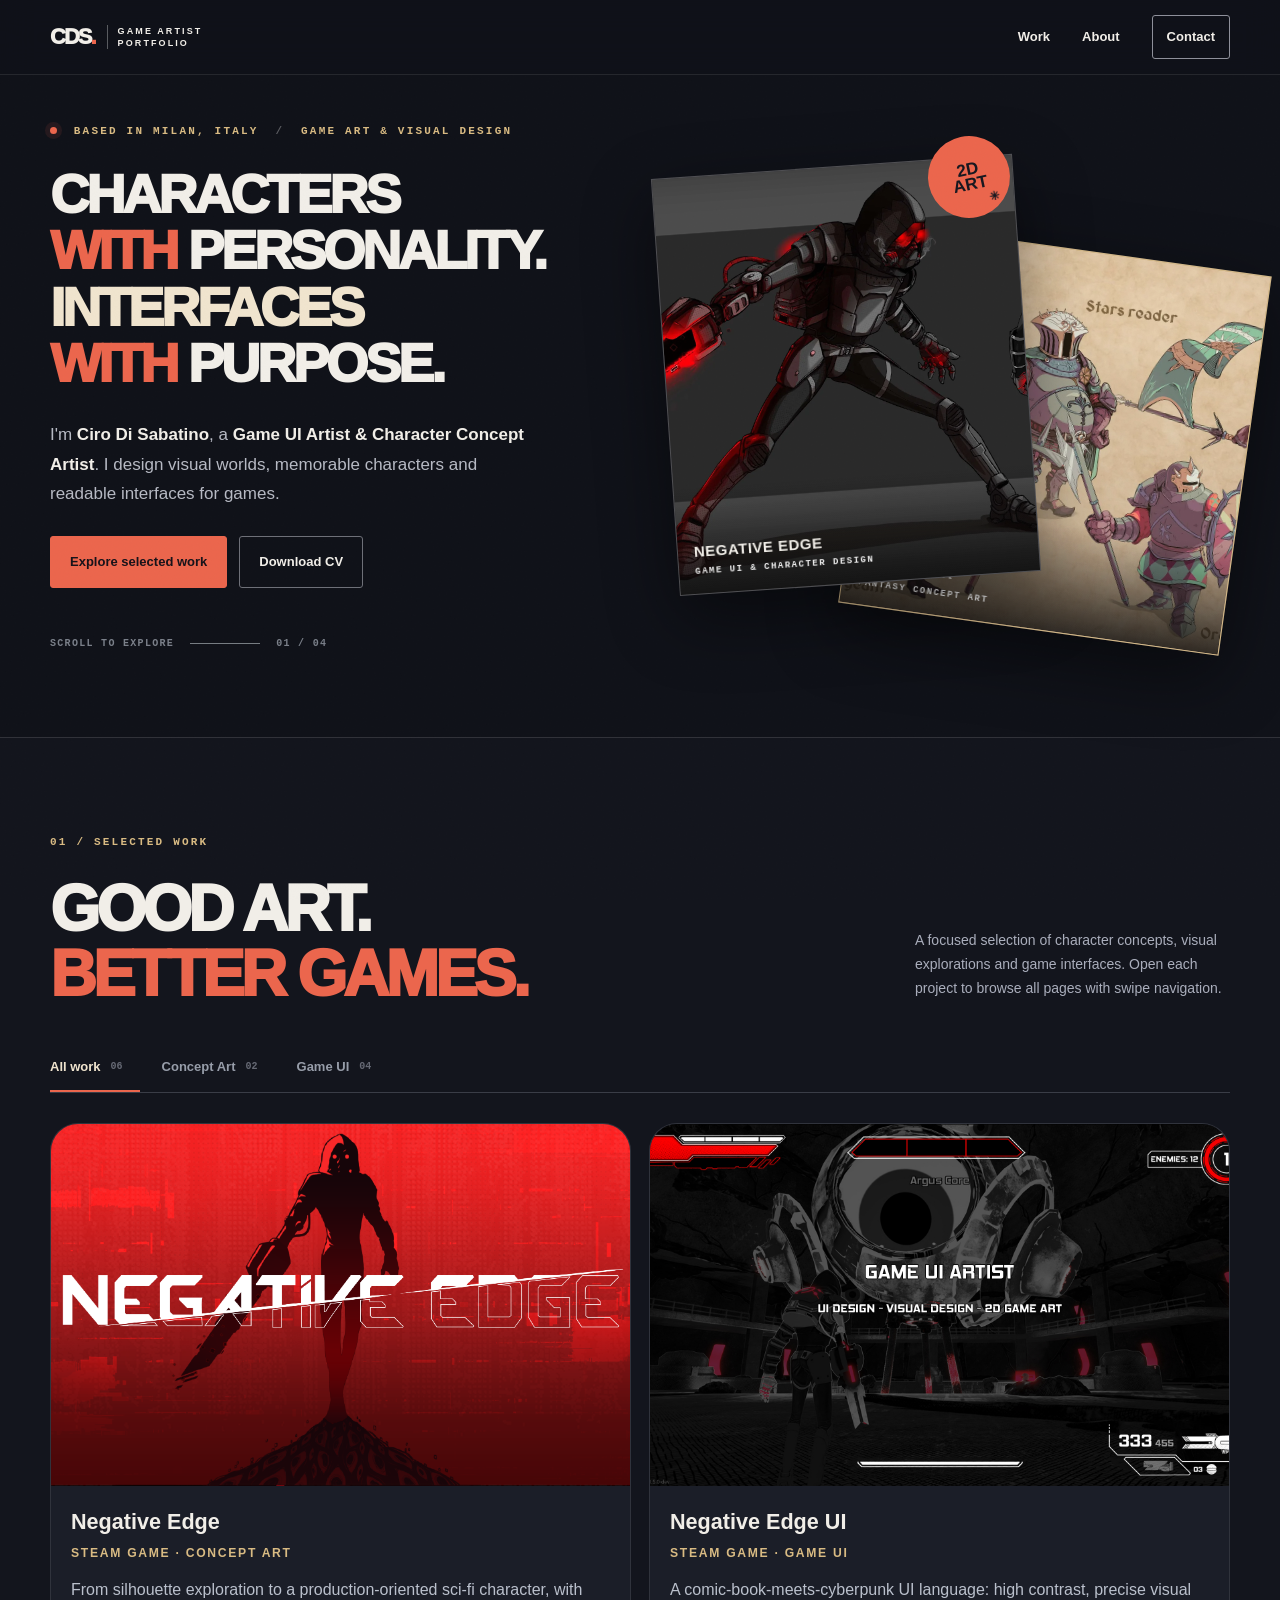
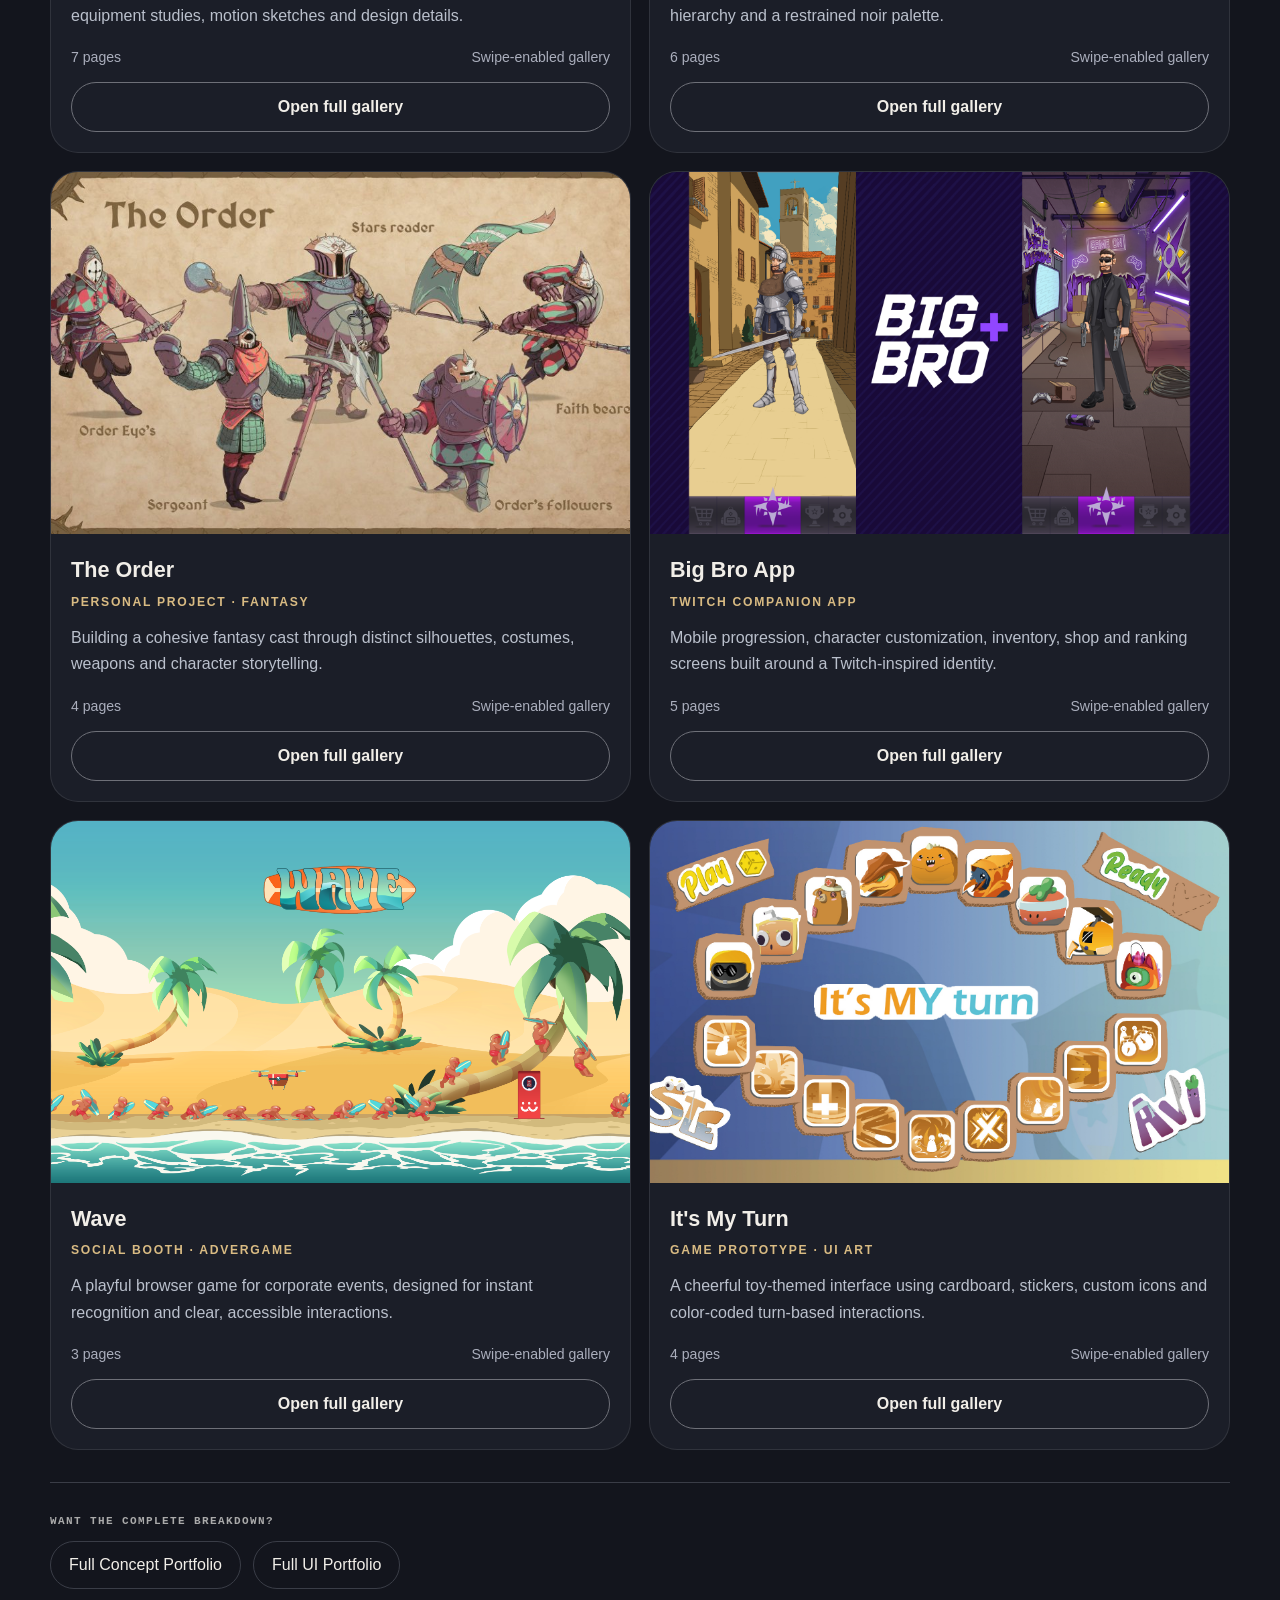
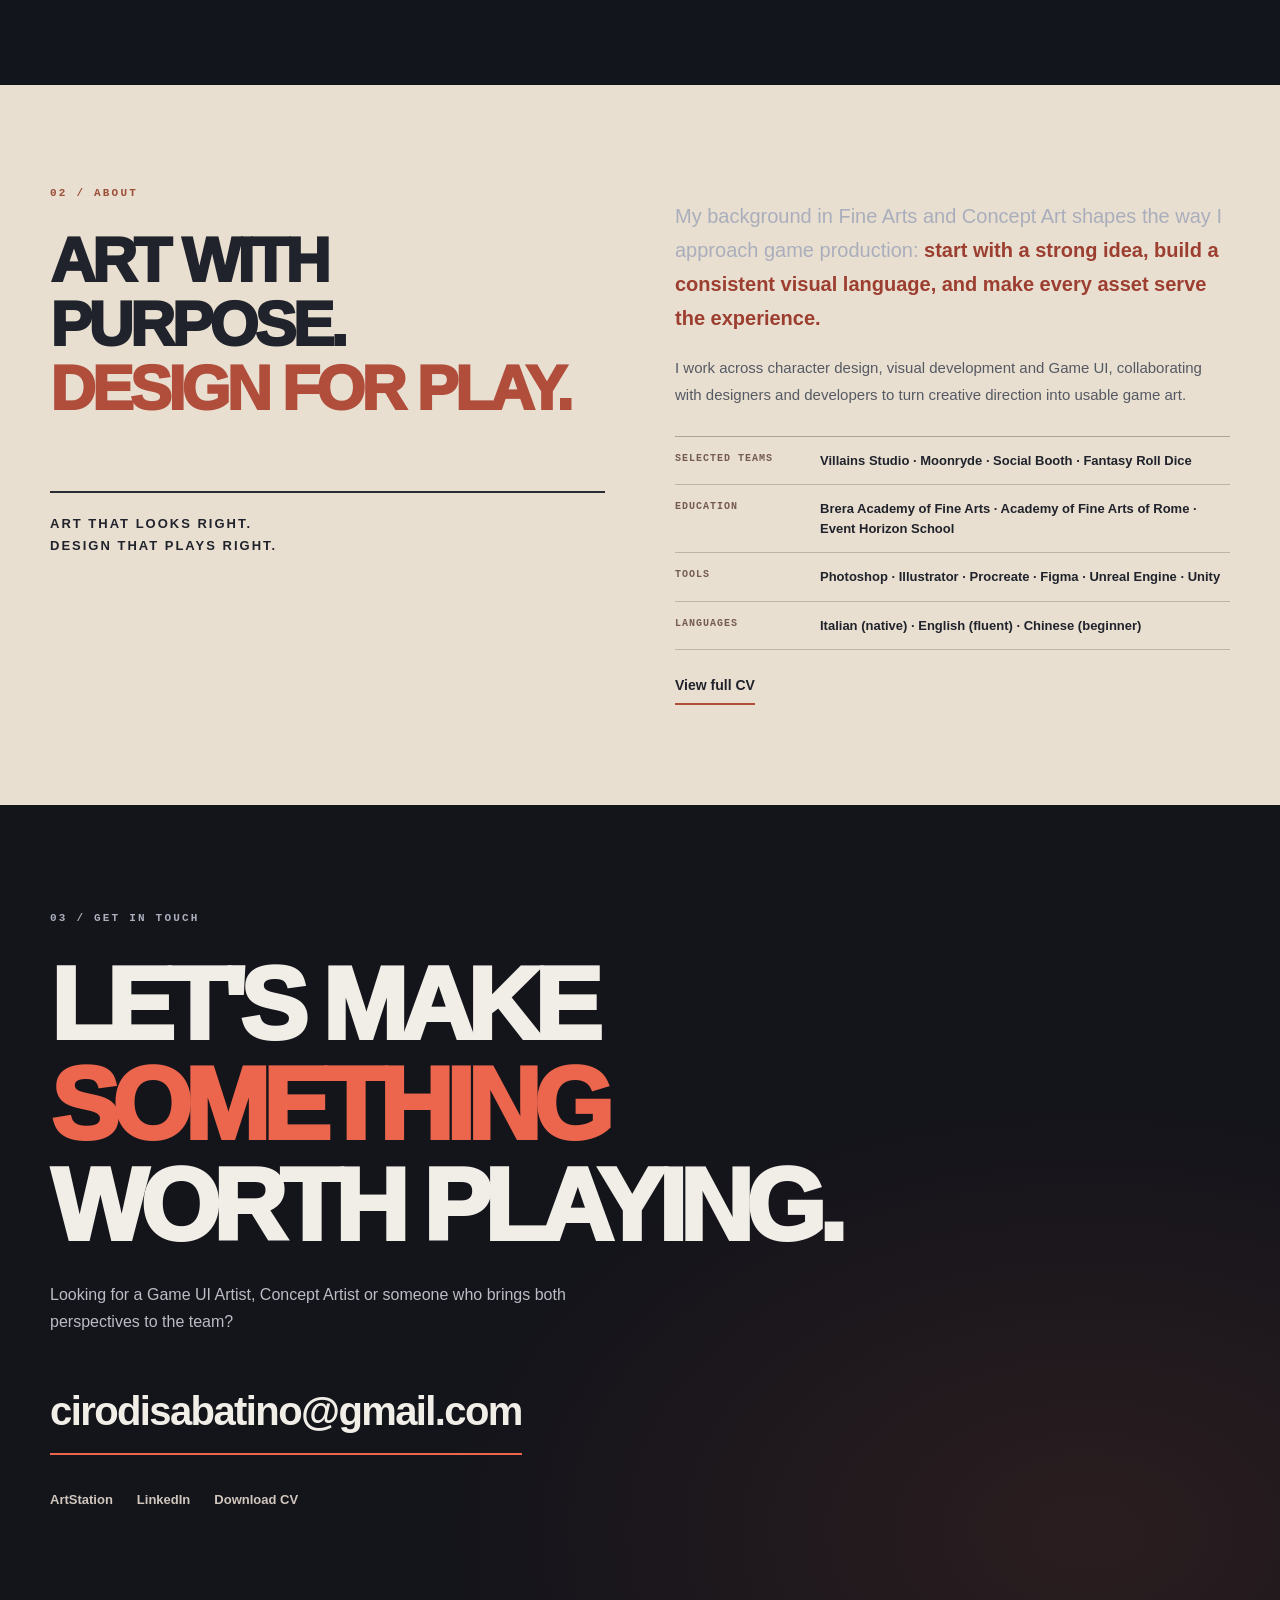
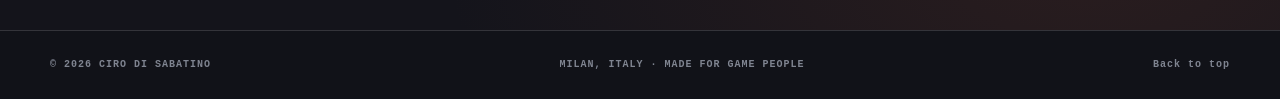
==== commit 238a16c8: "Add files via upload" ====
--- a/Portfolio_Ciro_Mobile_Updated/index.html
+++ b/Portfolio_Ciro_Mobile_Updated/index.html
@@ -82,7 +82,7 @@
 
           <article class="project" data-kind="ui" data-gallery="ne-ui">
             <button class="project-cover" type="button" aria-label="Open Negative Edge UI gallery">
-              <img src="assets/cover_ne_ui.webp" alt="Negative Edge UI gameplay HUD">
+              <img src="assets/cover_ne_ui_v2.jpg" onerror="this.onerror=null;this.src='assets/cover_negative_edge.png'" alt="Negative Edge UI gameplay HUD">
             </button>
             <div class="project-body">
               <div class="project-heading">
@@ -142,7 +142,7 @@
 
           <article class="project" data-kind="ui" data-gallery="imt">
             <button class="project-cover" type="button" aria-label="Open It's My Turn gallery">
-              <img src="assets/cover_its_my_turn.webp" alt="It's My Turn project cover">
+              <img src="assets/cover_its_my_turn_v2.jpg" onerror="this.onerror=null;this.src='assets/cover_its_my_turn.png'" alt="It's My Turn project cover">
             </button>
             <div class="project-body">
               <div class="project-heading">
@@ -240,6 +240,6 @@
     </div>
   </dialog>
 
-  <script src="script.js?v=20261107" defer></script>
+  <script src="script.js?v=20261107b" defer></script>
 </body>
 </html>
